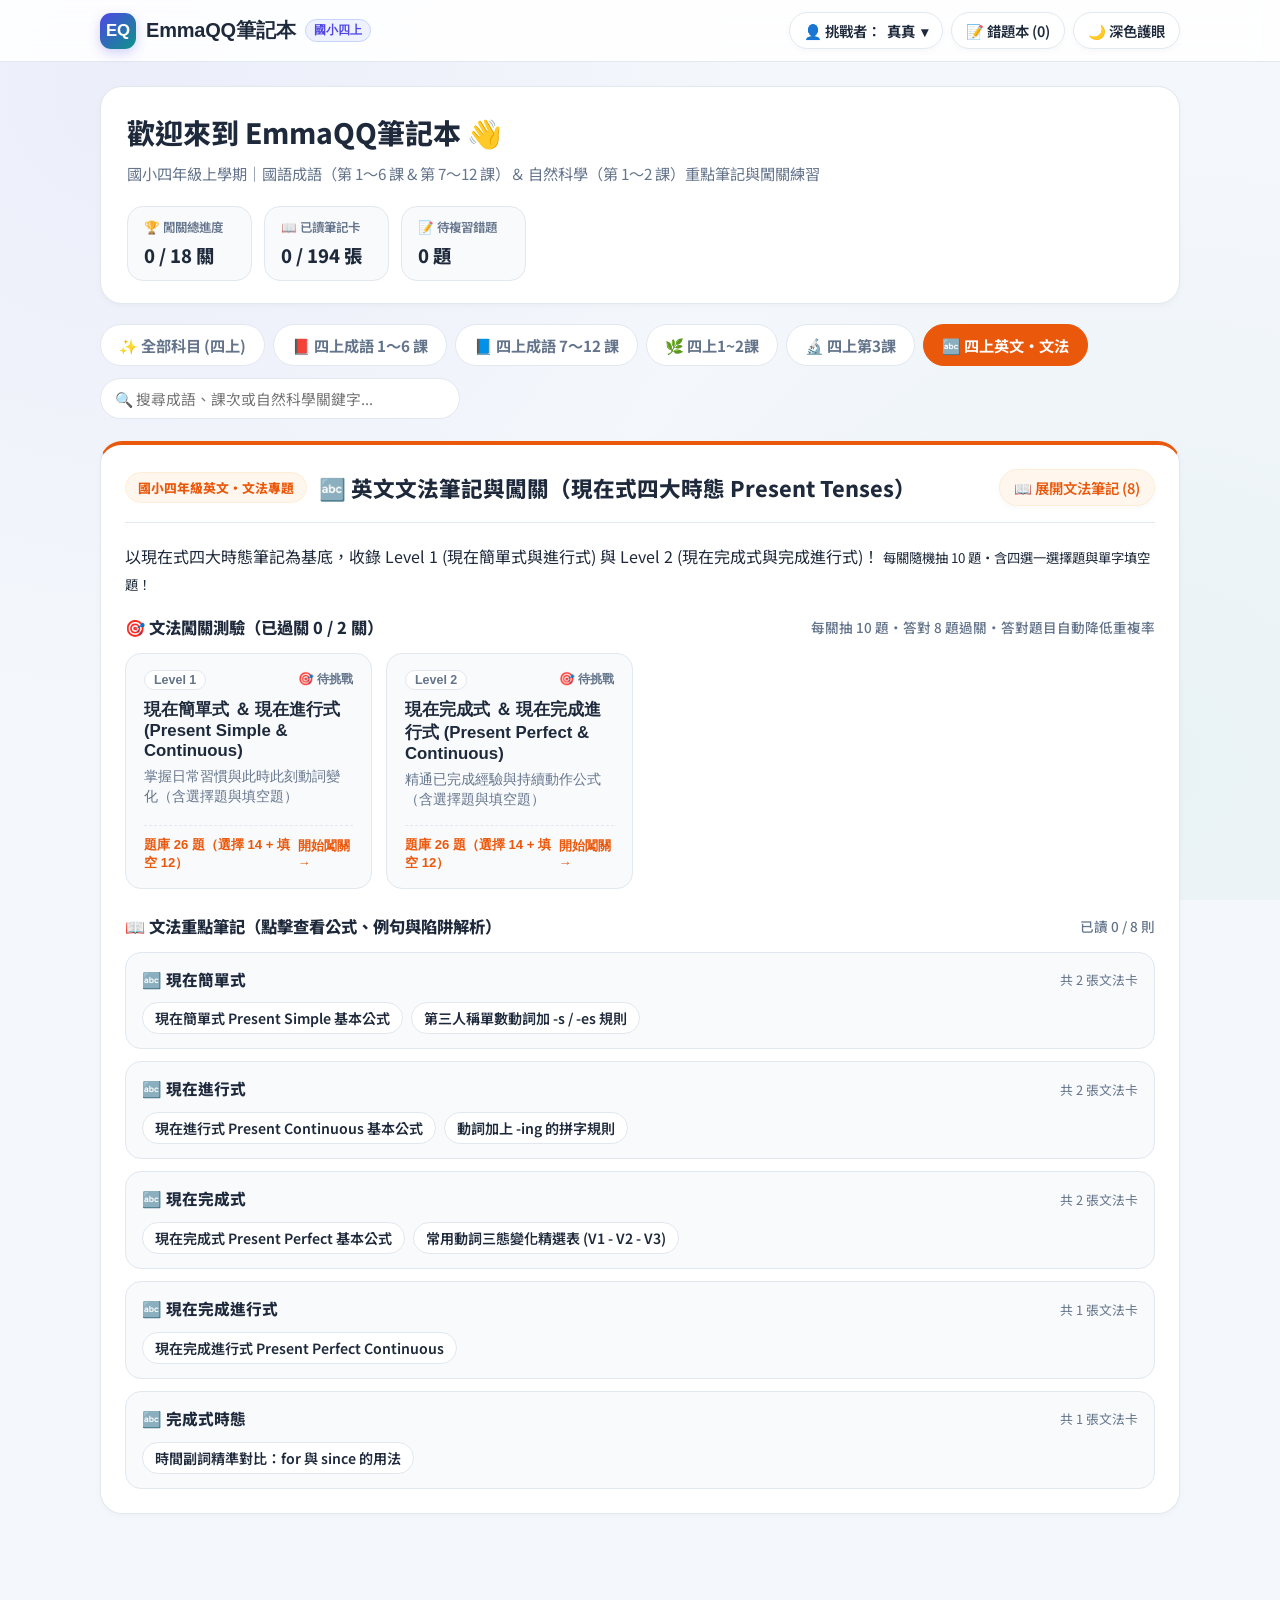
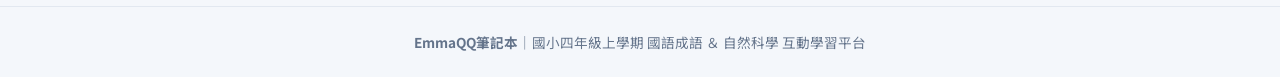
==== english.html @ 00bf85f9 "新增四上英文單元・文法專題（現在式四大時態 Present Tenses，2關共52題含選擇與填空）" ====
<!doctype html>
<html lang="zh-Hant">
<head>
  <meta charset="utf-8">
  <meta name="viewport" content="width=device-width, initial-scale=1, viewport-fit=cover">
  <title>EmmaQQ筆記本：四上英文・文法專題（現在式四大時態）</title>
  <meta name="description" content="EmmaQQ筆記本：國小四年級英文文法專題（現在簡單式、現在進行式、現在完成式、現在完成進行式），含2大關卡測驗與填空挑戰。">
  <link rel="preconnect" href="https://fonts.googleapis.com">
  <link rel="preconnect" href="https://fonts.gstatic.com" crossorigin>
  <link rel="stylesheet" href="https://fonts.googleapis.com/css2?family=Noto+Sans+TC:wght@400;500;600;700;800;900&display=swap">
  <link rel="stylesheet" href="assets/css/style.css">
</head>
<body data-default-subj="english">
  <div id="topbar-root"></div>
  <main class="main-wrap" id="app-root"></main>
  <footer class="site-footer">
    <div><b>EmmaQQ筆記本</b>｜國小四年級上學期 國語成語 ＆ 自然科學 互動學習平台</div>
  </footer>

  <script src="game_data.js"></script>
  <script src="game_data_7_12.js"></script>
  <script src="science_game_data.js"></script>
  <script src="science_game_data_3.js"></script>
  <script src="english_game_data.js"></script>
  <script src="assets/js/app.js"></script>
</body>
</html>
---- assets/css/style.css ----
/* ==========================================================================
   EmmaQQ筆記本 (Elementary_game) — 清新現代圓潤卡片風 UI/UX 樣式表
   支援：淺色模式 (預設) / 深色護眼模式 / 響應式行動排版 / A4 榮譽證書列印
   ========================================================================== */

:root {
  --bg: #f4f7fb;
  --bg-accent-1: rgba(79, 70, 229, 0.05);
  --bg-accent-2: rgba(13, 148, 136, 0.05);
  --surface: #ffffff;
  --surface-2: #f8fafc;
  --surface-hover: #f1f5f9;
  --text: #1e293b;
  --text-soft: #64748b;
  --text-muted: #94a3b8;
  --border: #e2e8f0;
  --border-strong: #cbd5e1;

  /* 品牌與科目代表色 */
  --primary: #4f46e5;
  --primary-soft: #eef2ff;
  --primary-border: #c7d2fe;

  /* 四上國語成語：珊瑚玫瑰色系 */
  --idiom: #e11d48;
  --idiom-soft: #fff1f2;
  --idiom-border: #fecdd3;

  /* 四上國語成語 7~12 課：皇室藍系 */
  --idiom2: #2563eb;
  --idiom2-soft: #eff6ff;
  --idiom2-border: #bfdbfe;


  /* 四上自然科學：翠綠海洋色系 */
  --sci: #0d9488;
  --sci-soft: #f0fdfa;
  --sci-border: #99f6e4;
  --sci3: #7c3aed;
  --sci3-soft: #f5f3ff;
  --sci3-border: #ddd6fe;

  /* 四上英文文法：活力暖橘色系 */
  --eng: #ea580c;
  --eng-soft: #fff7ed;
  --eng-border: #ffedd5;

  /* 狀態色 */
  --ok: #16a34a;
  --ok-soft: #f0fdf4;
  --ok-border: #bbf7d0;
  --warn: #d97706;
  --warn-soft: #fffbeb;
  --warn-border: #fde68a;
  --bad: #dc2626;
  --bad-soft: #fef2f2;
  --bad-border: #fecaca;

  --shadow-sm: 0 2px 8px -2px rgba(15, 23, 42, 0.05);
  --shadow-md: 0 8px 24px -6px rgba(15, 23, 42, 0.08);
  --shadow-lg: 0 16px 36px -8px rgba(15, 23, 42, 0.12);
  --radius-sm: 10px;
  --radius-md: 16px;
  --radius-lg: 22px;

  --font-sans: "Noto Sans TC", "PingFang TC", "Microsoft JhengHei", -apple-system, BlinkMacSystemFont, sans-serif;
  color-scheme: light;
}

:root[data-theme="dark"] {
  --bg: #0f172a;
  --bg-accent-1: rgba(99, 102, 241, 0.08);
  --bg-accent-2: rgba(20, 184, 166, 0.07);
  --surface: #1e293b;
  --surface-2: #0f172a;
  --surface-hover: #334155;
  --text: #f1f5f9;
  --text-soft: #94a3b8;
  --text-muted: #64748b;
  --border: #334155;
  --border-strong: #475569;

  --primary: #818cf8;
  --primary-soft: rgba(99, 102, 241, 0.16);
  --primary-border: rgba(129, 140, 248, 0.35);

  --idiom: #fb7185;
  --idiom-soft: rgba(244, 63, 94, 0.15);
  --idiom-border: rgba(251, 113, 133, 0.35);

  --idiom2: #60a5fa;
  --idiom2-soft: rgba(37, 99, 235, 0.16);
  --idiom2-border: rgba(96, 165, 250, 0.35);


  --sci: #2dd4bf;
  --sci-soft: rgba(20, 184, 166, 0.15);
  --sci-border: rgba(45, 212, 191, 0.35);
  --sci3: #a78bfa;
  --sci3-soft: rgba(124, 58, 237, 0.16);
  --sci3-border: rgba(167, 139, 250, 0.35);

  --eng: #fb923c;
  --eng-soft: rgba(234, 88, 12, 0.16);
  --eng-border: rgba(251, 146, 60, 0.35);

  --ok: #4ade80;
  --ok-soft: rgba(34, 197, 94, 0.14);
  --ok-border: rgba(74, 222, 128, 0.35);
  --warn: #fbbf24;
  --warn-soft: rgba(245, 158, 11, 0.14);
  --warn-border: rgba(251, 191, 36, 0.35);
  --bad: #f87171;
  --bad-soft: rgba(239, 68, 68, 0.14);
  --bad-border: rgba(248, 113, 113, 0.35);

  --shadow-sm: 0 2px 8px -2px rgba(0, 0, 0, 0.35);
  --shadow-md: 0 8px 24px -6px rgba(0, 0, 0, 0.45);
  --shadow-lg: 0 16px 36px -8px rgba(0, 0, 0, 0.6);
  color-scheme: dark;
}

* {
  box-sizing: border-box;
}

html {
  scroll-behavior: smooth;
}

body {
  margin: 0;
  min-height: 100vh;
  display: flex;
  flex-direction: column;
  font-family: var(--font-sans);
  background-color: var(--bg);
  background-image:
    radial-gradient(circle at 10% 10%, var(--bg-accent-1) 0%, transparent 45%),
    radial-gradient(circle at 90% 85%, var(--bg-accent-2) 0%, transparent 45%);
  background-attachment: fixed;
  color: var(--text);
  line-height: 1.65;
  -webkit-font-smoothing: antialiased;
}

/* ==========================================================================
   頂部導覽列 (.topbar)
   ========================================================================== */
.topbar-wrap {
  position: sticky;
  top: 0;
  z-index: 50;
  background: color-mix(in srgb, var(--surface) 88%, transparent);
  backdrop-filter: blur(12px);
  -webkit-backdrop-filter: blur(12px);
  border-bottom: 1px solid var(--border);
}

.topbar {
  max-width: 1120px;
  margin: 0 auto;
  padding: 12px 20px;
  display: flex;
  align-items: center;
  justify-content: space-between;
  gap: 12px;
  flex-wrap: wrap;
}

.brand {
  display: inline-flex;
  align-items: center;
  gap: 10px;
  text-decoration: none;
  color: var(--text);
  font-weight: 800;
  font-size: 1.25rem;
  letter-spacing: -0.01em;
  cursor: pointer;
  border: none;
  background: none;
  padding: 0;
}

.brand-logo {
  width: 36px;
  height: 36px;
  border-radius: 11px;
  background: linear-gradient(135deg, var(--primary), #0d9488);
  color: #ffffff;
  display: grid;
  place-items: center;
  font-weight: 900;
  font-size: 1.05rem;
  box-shadow: 0 4px 12px rgba(79, 70, 229, 0.25);
}

.brand-sub {
  font-size: 0.78rem;
  font-weight: 600;
  padding: 2px 8px;
  border-radius: 999px;
  background: var(--primary-soft);
  color: var(--primary);
  border: 1px solid var(--primary-border);
}

.topbar-actions {
  display: flex;
  align-items: center;
  gap: 8px;
  flex-wrap: wrap;
}

/* 通用膠囊按鈕 (.pill-btn) */
.pill-btn {
  display: inline-flex;
  align-items: center;
  gap: 6px;
  padding: 7px 14px;
  border-radius: 999px;
  border: 1px solid var(--border);
  background: var(--surface);
  color: var(--text);
  font-family: inherit;
  font-size: 0.9rem;
  font-weight: 600;
  cursor: pointer;
  transition: all 0.18s ease;
  text-decoration: none;
  box-shadow: var(--shadow-sm);
}

.pill-btn:hover {
  border-color: var(--border-strong);
  background: var(--surface-hover);
  transform: translateY(-1px);
}

.pill-btn.primary {
  background: var(--primary);
  color: #ffffff;
  border-color: var(--primary);
}

.pill-btn.primary:hover {
  opacity: 0.92;
}

.pill-btn.idiom-btn {
  background: var(--idiom-soft);
  color: var(--idiom);
  border-color: var(--idiom-border);
}

.pill-btn.sci-btn {
  background: var(--sci-soft);
  color: var(--sci);
  border-color: var(--sci-border);
}

.pill-btn.warn-btn {
  background: var(--warn-soft);
  color: var(--warn);
  border-color: var(--warn-border);
}

.badge-count {
  display: inline-flex;
  align-items: center;
  justify-content: center;
  min-width: 20px;
  height: 20px;
  padding: 0 6px;
  border-radius: 999px;
  font-size: 0.75rem;
  font-weight: 700;
  background: var(--bad);
  color: #ffffff;
}

/* ==========================================================================
   主容器與首頁簡潔導覽 (#app)
   ========================================================================== */
.main-wrap {
  width: 100%;
  max-width: 1120px;
  margin: 0 auto;
  padding: 24px 20px 64px;
  flex: 1;
}

/* 頂部歡迎與快速狀態橫幅 */
.hero-box {
  background: var(--surface);
  border: 1px solid var(--border);
  border-radius: var(--radius-lg);
  padding: 22px 26px;
  box-shadow: var(--shadow-sm);
  margin-bottom: 20px;
  display: flex;
  align-items: center;
  justify-content: space-between;
  gap: 20px;
  flex-wrap: wrap;
}

.hero-info h1 {
  margin: 0 0 6px;
  font-size: clamp(1.35rem, 3vw, 1.75rem);
  font-weight: 800;
  color: var(--text);
}

.hero-info p {
  margin: 0;
  color: var(--text-soft);
  font-size: 0.95rem;
}

.hero-stats {
  display: flex;
  gap: 12px;
  flex-wrap: wrap;
}

.stat-chip {
  padding: 10px 16px;
  border-radius: var(--radius-md);
  background: var(--surface-2);
  border: 1px solid var(--border);
  display: flex;
  flex-direction: column;
  min-width: 125px;
}

.stat-chip small {
  font-size: 0.78rem;
  color: var(--text-soft);
  font-weight: 600;
}

.stat-chip b {
  font-size: 1.15rem;
  font-weight: 800;
  margin-top: 2px;
}

/* 上次練習記憶列 (.resume-bar) */
.resume-bar {
  display: flex;
  align-items: center;
  justify-content: space-between;
  gap: 12px;
  flex-wrap: wrap;
  padding: 12px 18px;
  margin-bottom: 20px;
  border-radius: var(--radius-md);
  background: var(--primary-soft);
  border: 1px solid var(--primary-border);
  color: var(--text);
  font-size: 0.92rem;
}

/* 科目分頁與搜尋工具列 (.filter-bar) */
.filter-bar {
  display: flex;
  align-items: center;
  justify-content: space-between;
  gap: 12px;
  flex-wrap: wrap;
  margin-bottom: 22px;
}

.subject-tabs {
  display: flex;
  gap: 8px;
  flex-wrap: wrap;
}

.tab-btn {
  padding: 9px 18px;
  border-radius: 999px;
  border: 1.5px solid var(--border);
  background: var(--surface);
  color: var(--text-soft);
  font-family: inherit;
  font-size: 0.95rem;
  font-weight: 700;
  cursor: pointer;
  transition: all 0.18s ease;
}

.tab-btn:hover {
  color: var(--text);
  border-color: var(--border-strong);
}

.tab-btn.active {
  background: var(--text);
  color: var(--surface);
  border-color: var(--text);
}

.tab-btn.active[data-subj="idiom"] {
  background: var(--idiom);
  border-color: var(--idiom);
  color: #ffffff;
}

.tab-btn.active[data-subj="science"] {
  background: var(--sci);
  border-color: var(--sci);
  color: #ffffff;
}

.search-box {
  position: relative;
  flex: 1;
  min-width: 240px;
  max-width: 360px;
}

.search-box input {
  width: 100%;
  padding: 9px 34px 9px 14px;
  border-radius: 999px;
  border: 1.5px solid var(--border);
  background: var(--surface);
  color: var(--text);
  font-family: inherit;
  font-size: 0.92rem;
  outline: none;
  transition: border-color 0.18s;
}

.search-box input:focus {
  border-color: var(--primary);
}

.search-clear {
  position: absolute;
  right: 10px;
  top: 50%;
  transform: translateY(-50%);
  border: none;
  background: none;
  color: var(--text-soft);
  cursor: pointer;
  font-size: 1rem;
  padding: 2px 6px;
}

/* ==========================================================================
   科目區塊卡片 (.subject-section)
   ========================================================================== */
.subject-section {
  background: var(--surface);
  border: 1px solid var(--border);
  border-radius: var(--radius-lg);
  padding: 24px;
  margin-bottom: 28px;
  box-shadow: var(--shadow-sm);
}

.subject-section.idiom-sec {
  border-top: 4px solid var(--idiom);
}

.subject-section.sci-sec {
  border-top: 4px solid var(--sci);
}

.sec-header {
  display: flex;
  align-items: center;
  justify-content: space-between;
  gap: 12px;
  flex-wrap: wrap;
  padding-bottom: 16px;
  margin-bottom: 20px;
  border-bottom: 1px solid var(--border);
}

.sec-title-group {
  display: flex;
  align-items: center;
  gap: 12px;
  flex-wrap: wrap;
}

.sec-badge {
  padding: 4px 12px;
  border-radius: 999px;
  font-size: 0.8rem;
  font-weight: 800;
}

.sec-badge.idiom {
  background: var(--idiom-soft);
  color: var(--idiom);
  border: 1px solid var(--idiom-border);
}

.sec-badge.sci {
  background: var(--sci-soft);
  color: var(--sci);
  border: 1px solid var(--sci-border);
}

.sec-title-group h2 {
  margin: 0;
  font-size: 1.35rem;
  font-weight: 800;
}

.sub-block-title {
  display: flex;
  align-items: center;
  justify-content: space-between;
  gap: 8px;
  margin: 18px 0 12px;
  font-size: 1.02rem;
  font-weight: 800;
  color: var(--text);
}

.sub-block-title small {
  font-weight: 500;
  color: var(--text-soft);
  font-size: 0.85rem;
}

/* 闖關測驗卡片網格 (.levels-grid) */
.levels-grid {
  display: grid;
  grid-template-columns: repeat(auto-fill, minmax(240px, 1fr));
  gap: 14px;
  margin-bottom: 24px;
}

.level-card {
  display: flex;
  flex-direction: column;
  justify-content: space-between;
  padding: 16px 18px;
  border-radius: var(--radius-md);
  border: 1.5px solid var(--border);
  background: var(--surface-2);
  cursor: pointer;
  transition: all 0.18s ease;
  text-align: left;
}

.level-card:hover {
  transform: translateY(-2px);
  box-shadow: var(--shadow-md);
  border-color: var(--border-strong);
  background: var(--surface);
}

.level-card.passed {
  border-color: var(--ok-border);
  background: color-mix(in srgb, var(--ok-soft) 45%, var(--surface));
}

.level-top {
  display: flex;
  align-items: center;
  justify-content: space-between;
  gap: 8px;
  margin-bottom: 8px;
}

.level-tag {
  font-size: 0.78rem;
  font-weight: 800;
  padding: 2px 9px;
  border-radius: 999px;
  background: var(--surface);
  border: 1px solid var(--border);
  color: var(--text-soft);
}

.level-status {
  font-size: 0.78rem;
  font-weight: 700;
  color: var(--text-soft);
}

.level-card.passed .level-status {
  color: var(--ok);
}

.level-card h3 {
  margin: 0 0 6px;
  font-size: 1.05rem;
  font-weight: 800;
  color: var(--text);
}

.level-card p {
  margin: 0 0 14px;
  font-size: 0.85rem;
  color: var(--text-soft);
  line-height: 1.5;
}

.level-foot {
  display: flex;
  align-items: center;
  justify-content: space-between;
  font-size: 0.82rem;
  font-weight: 700;
  padding-top: 10px;
  border-top: 1px dashed var(--border);
  color: var(--primary);
}

.idiom-sec .level-foot {
  color: var(--idiom);
}

.sci-sec .level-foot {
  color: var(--sci);
}

/* 章節與小節筆記目錄清單 (借鏡參考網站之清爽章節列表 UX) */
.chapter-list {
  display: flex;
  flex-direction: column;
  gap: 12px;
}

.chapter-row {
  padding: 14px 16px;
  border-radius: var(--radius-md);
  border: 1px solid var(--border);
  background: var(--surface-2);
}

.chapter-head {
  display: flex;
  align-items: center;
  justify-content: space-between;
  gap: 10px;
  margin-bottom: 10px;
  flex-wrap: wrap;
}

.chapter-head b {
  font-size: 0.98rem;
  font-weight: 800;
  color: var(--text);
}

.chapter-head span {
  font-size: 0.8rem;
  color: var(--text-soft);
}

.item-pills {
  display: flex;
  flex-wrap: wrap;
  gap: 8px;
}

.item-pill {
  display: inline-flex;
  align-items: center;
  gap: 6px;
  padding: 5px 12px;
  border-radius: 999px;
  border: 1px solid var(--border);
  background: var(--surface);
  color: var(--text);
  font-family: inherit;
  font-size: 0.88rem;
  font-weight: 600;
  cursor: pointer;
  transition: all 0.15s ease;
}

.item-pill:hover {
  border-color: var(--primary);
  color: var(--primary);
  transform: translateY(-1px);
}

.item-pill.seen::after {
  content: "✓";
  display: inline-block;
  font-size: 0.75rem;
  font-weight: 900;
  color: var(--ok);
}

/* ==========================================================================
   圖鑑筆記溫習視圖 (#view-study)
   ========================================================================== */
.view-header {
  display: flex;
  align-items: center;
  justify-content: space-between;
  gap: 12px;
  flex-wrap: wrap;
  margin-bottom: 20px;
}

.study-filter-pills {
  display: flex;
  gap: 8px;
  flex-wrap: wrap;
  margin-bottom: 18px;
}

.study-cards-grid {
  display: grid;
  grid-template-columns: repeat(auto-fill, minmax(320px, 1fr));
  gap: 16px;
}

.study-card {
  background: var(--surface);
  border: 1.5px solid var(--border);
  border-radius: var(--radius-md);
  padding: 20px;
  box-shadow: var(--shadow-sm);
  display: flex;
  flex-direction: column;
  gap: 10px;
  scroll-margin-top: 90px;
  transition: border-color 0.2s, box-shadow 0.2s;
}

.study-card.highlight-focus {
  border-color: var(--primary);
  box-shadow: 0 0 0 3px var(--primary-soft), var(--shadow-md);
}

.study-card-top {
  display: flex;
  align-items: center;
  justify-content: space-between;
  gap: 8px;
}

.study-card h3 {
  margin: 0;
  font-size: 1.25rem;
  font-weight: 800;
}

.zhuyin-text {
  font-size: 0.88rem;
  color: var(--text-soft);
  font-weight: 600;
}

.study-box {
  padding: 10px 14px;
  border-radius: var(--radius-sm);
  background: var(--surface-2);
  border: 1px solid var(--border);
  font-size: 0.92rem;
}

.study-box b {
  display: block;
  font-size: 0.8rem;
  color: var(--text-soft);
  margin-bottom: 3px;
}

.study-tip {
  padding: 10px 14px;
  border-radius: var(--radius-sm);
  background: var(--warn-soft);
  border: 1px solid var(--warn-border);
  font-size: 0.88rem;
  color: var(--text);
}

.syn-ant-row {
  display: flex;
  flex-wrap: wrap;
  gap: 8px;
  font-size: 0.84rem;
}

.syn-chip {
  padding: 3px 10px;
  border-radius: 999px;
  background: var(--ok-soft);
  color: var(--ok);
  border: 1px solid var(--ok-border);
  font-weight: 600;
}

.ant-chip {
  padding: 3px 10px;
  border-radius: 999px;
  background: var(--bad-soft);
  color: var(--bad);
  border: 1px solid var(--bad-border);
  font-weight: 600;
}

/* ==========================================================================
   闖關測驗視圖 (#view-quiz)
   ========================================================================== */
.quiz-container {
  max-width: 780px;
  margin: 0 auto;
}

.quiz-card {
  background: var(--surface);
  border: 1px solid var(--border);
  border-radius: var(--radius-lg);
  padding: 26px;
  box-shadow: var(--shadow-md);
}

.quiz-prog-row {
  display: flex;
  align-items: center;
  justify-content: space-between;
  gap: 12px;
  flex-wrap: wrap;
  margin-bottom: 10px;
  font-size: 0.9rem;
  font-weight: 700;
  color: var(--text-soft);
}

.quiz-prog-bar {
  width: 100%;
  height: 10px;
  border-radius: 999px;
  background: var(--surface-2);
  border: 1px solid var(--border);
  overflow: hidden;
  margin-bottom: 20px;
}

.quiz-prog-fill {
  height: 100%;
  background: linear-gradient(90deg, var(--primary), #0d9488);
  border-radius: 999px;
  transition: width 0.3s ease;
}

.quiz-meta-row {
  display: flex;
  align-items: center;
  justify-content: space-between;
  gap: 10px;
  flex-wrap: wrap;
  margin-bottom: 14px;
}

/* 勾選題（複選題）專用無數量提示橫幅 */
.multi-notice {
  padding: 10px 14px;
  border-radius: var(--radius-sm);
  background: var(--warn-soft);
  border: 1.5px solid var(--warn-border);
  color: var(--text);
  font-size: 0.92rem;
  font-weight: 700;
  margin-bottom: 14px;
  display: flex;
  align-items: center;
  gap: 8px;
}

.quiz-prompt {
  font-size: clamp(1.12rem, 2.4vw, 1.32rem);
  font-weight: 800;
  color: var(--text);
  line-height: 1.65;
  margin: 0 0 20px;
}

.hint-box {
  padding: 12px 16px;
  border-radius: var(--radius-sm);
  background: var(--warn-soft);
  border: 1px dashed var(--warn);
  color: var(--text);
  font-size: 0.92rem;
  margin-bottom: 18px;
}

.options-list {
  display: grid;
  grid-template-columns: 1fr;
  gap: 12px;
}

.opt-btn {
  width: 100%;
  display: flex;
  align-items: center;
  gap: 12px;
  padding: 14px 18px;
  border-radius: var(--radius-md);
  border: 2px solid var(--border);
  background: var(--surface-2);
  color: var(--text);
  font-family: inherit;
  font-size: 1rem;
  font-weight: 600;
  text-align: left;
  cursor: pointer;
  transition: all 0.16s ease;
}

.opt-btn:hover:not(:disabled) {
  border-color: var(--primary);
  background: var(--surface);
  transform: translateY(-1px);
}

.opt-key {
  width: 30px;
  height: 30px;
  border-radius: 8px;
  background: var(--surface);
  border: 1.5px solid var(--border-strong);
  display: grid;
  place-items: center;
  font-size: 0.88rem;
  font-weight: 800;
  flex-shrink: 0;
}

.opt-chk {
  width: 24px;
  height: 24px;
  border-radius: 6px;
  border: 2px solid var(--border-strong);
  background: var(--surface);
  display: grid;
  place-items: center;
  font-size: 0.9rem;
  font-weight: 900;
  color: transparent;
  flex-shrink: 0;
}

.opt-btn.selected {
  border-color: var(--primary);
  background: var(--primary-soft);
}

.opt-btn.selected .opt-chk {
  background: var(--primary);
  border-color: var(--primary);
  color: #ffffff;
}

.opt-btn.correct {
  border-color: var(--ok) !important;
  background: var(--ok-soft) !important;
}

.opt-btn.correct .opt-key,
.opt-btn.correct .opt-chk {
  background: var(--ok) !important;
  border-color: var(--ok) !important;
  color: #ffffff !important;
}

.opt-btn.wrong {
  border-color: var(--bad) !important;
  background: var(--bad-soft) !important;
}

.opt-btn.wrong .opt-key,
.opt-btn.wrong .opt-chk {
  background: var(--bad) !important;
  border-color: var(--bad) !important;
  color: #ffffff !important;
}

.opt-btn.missed {
  border: 2px dashed var(--ok) !important;
  background: var(--ok-soft) !important;
}

.multi-submit-btn {
  margin-top: 16px;
  width: 100%;
  padding: 14px 20px;
  border-radius: var(--radius-md);
  border: none;
  background: var(--primary);
  color: #ffffff;
  font-family: inherit;
  font-size: 1.02rem;
  font-weight: 800;
  cursor: pointer;
  transition: opacity 0.18s;
}

.multi-submit-btn:disabled {
  opacity: 0.45;
  cursor: not-allowed;
}

/* 作答後回饋解析卡 (.feedback-card) */
.feedback-card {
  margin-top: 22px;
  padding: 20px;
  border-radius: var(--radius-md);
  border: 2px solid var(--border);
  background: var(--surface-2);
}

.feedback-card.ok {
  border-color: var(--ok);
  background: var(--ok-soft);
}

.feedback-card.bad {
  border-color: var(--bad);
  background: var(--bad-soft);
}

.feedback-title {
  font-size: 1.12rem;
  font-weight: 800;
  margin: 0 0 8px;
}

.feedback-detail {
  background: var(--surface);
  border: 1px solid var(--border);
  border-radius: var(--radius-sm);
  padding: 14px;
  margin: 12px 0 16px;
  font-size: 0.92rem;
}

.next-btn {
  width: 100%;
  padding: 13px 20px;
  border-radius: var(--radius-md);
  border: none;
  background: var(--text);
  color: var(--surface);
  font-family: inherit;
  font-size: 1rem;
  font-weight: 800;
  cursor: pointer;
}

/* ==========================================================================
   彈出視窗：玩家切換 Modal 與 A4 榮譽證書
   ========================================================================== */
.modal-backdrop {
  position: fixed;
  inset: 0;
  z-index: 100;
  background: rgba(15, 23, 42, 0.55);
  backdrop-filter: blur(4px);
  display: grid;
  place-items: center;
  padding: 20px;
}

.modal-backdrop[hidden] {
  display: none !important;
}

.modal-card {
  width: min(480px, 100%);
  max-height: 88vh;
  overflow-y: auto;
  background: var(--surface);
  border: 1px solid var(--border);
  border-radius: var(--radius-lg);
  padding: 24px;
  box-shadow: var(--shadow-lg);
}

.player-list {
  display: flex;
  flex-direction: column;
  gap: 8px;
  margin: 14px 0;
}

.player-item {
  display: flex;
  align-items: center;
  justify-content: space-between;
  padding: 10px 14px;
  border-radius: var(--radius-sm);
  border: 1.5px solid var(--border);
  background: var(--surface-2);
}

.player-item.active {
  border-color: var(--primary);
  background: var(--primary-soft);
}

/* 頁尾 */
.site-footer {
  text-align: center;
  padding: 24px 20px;
  border-top: 1px solid var(--border);
  color: var(--text-soft);
  font-size: 0.85rem;
}

/* 榮譽證書列印樣式 */
.cert-box {
  border: 6px double var(--warn);
  border-radius: var(--radius-lg);
  padding: 36px 28px;
  background: #fffdf9;
  color: #1e293b;
  text-align: center;
  max-width: 720px;
  margin: 20px auto;
}

@media print {
  .topbar-wrap,
  .site-footer,
  .no-print {
    display: none !important;
  }
  body {
    background: #ffffff !important;
  }
  .cert-box {
    box-shadow: none !important;
    margin: 0 auto !important;
  }
}

@media (max-width: 640px) {
  .hero-box {
    padding: 18px;
  }
  .subject-section {
    padding: 18px;
  }
  .quiz-card {
    padding: 18px;
  }
}


/* 7~12課成語樣式 */
.pill-btn.idiom2-btn {
  background: var(--idiom2-soft);
  color: var(--idiom2);
  border-color: var(--idiom2-border);
}

.tab-btn.active[data-subj="idiom_7_12"] {
  background: var(--idiom2);
  border-color: var(--idiom2);
  color: #ffffff;
}

.subject-section.idiom2-sec {
  border-top: 4px solid var(--idiom2);
}

.sec-badge.idiom2 {
  background: var(--idiom2-soft);
  color: var(--idiom2);
  border: 1px solid var(--idiom2-border);
}

.idiom2-sec .level-foot {
  color: var(--idiom2);
}

/* 四上第3課：聲音與光現象 (紫色系) */
.pill-btn.sci3-btn {
  background: var(--sci3-soft);
  color: var(--sci3);
  border-color: var(--sci3-border);
}

.tab-btn.active[data-subj="science_3"] {
  background: var(--sci3);
  border-color: var(--sci3);
  color: #ffffff;
}

.subject-section.sci3-sec {
  border-top: 4px solid var(--sci3);
}

.sec-badge.sci3 {
  background: var(--sci3-soft);
  color: var(--sci3);
  border: 1px solid var(--sci3-border);
}

.sci3-sec .level-foot {
  color: var(--sci3);
}

/* 四上英文文法：活力暖橘色系 */
.pill-btn.eng-btn {
  background: var(--eng-soft);
  color: var(--eng);
  border-color: var(--eng-border);
}

.tab-btn.active[data-subj="english"] {
  background: var(--eng);
  border-color: var(--eng);
  color: #ffffff;
}

.subject-section.eng-sec {
  border-top: 4px solid var(--eng);
}

.sec-badge.eng {
  background: var(--eng-soft);
  color: var(--eng);
  border: 1px solid var(--eng-border);
}

.eng-sec .level-foot {
  color: var(--eng);
}

/* 填空題專屬互動輸入區 */
.fill-container {
  margin: 1.5rem 0 1rem;
  padding: 1.25rem;
  background: var(--card-bg);
  border: 2px dashed var(--eng-border);
  border-radius: var(--radius);
  display: flex;
  flex-direction: column;
  gap: 12px;
}

.fill-input-row {
  display: flex;
  gap: 10px;
  align-items: center;
  flex-wrap: wrap;
}

.fill-text-input {
  flex: 1;
  min-width: 220px;
  padding: 12px 16px;
  font-size: 1.15rem;
  font-weight: 700;
  font-family: inherit;
  border: 2px solid var(--border);
  border-radius: var(--radius-sm);
  background: var(--bg);
  color: var(--text);
  outline: none;
  transition: all 0.2s ease;
}

.fill-text-input:focus {
  border-color: var(--eng);
  box-shadow: 0 0 0 4px var(--eng-soft);
}

.fill-submit-btn {
  padding: 12px 24px;
  font-size: 1.05rem;
  font-weight: 800;
  background: var(--eng);
  color: #ffffff;
  border: none;
  border-radius: var(--radius-sm);
  cursor: pointer;
  transition: all 0.2s ease;
}

.fill-submit-btn:hover {
  filter: brightness(1.1);
  transform: translateY(-1px);
}

.fill-submit-btn:active {
  transform: translateY(1px);
}
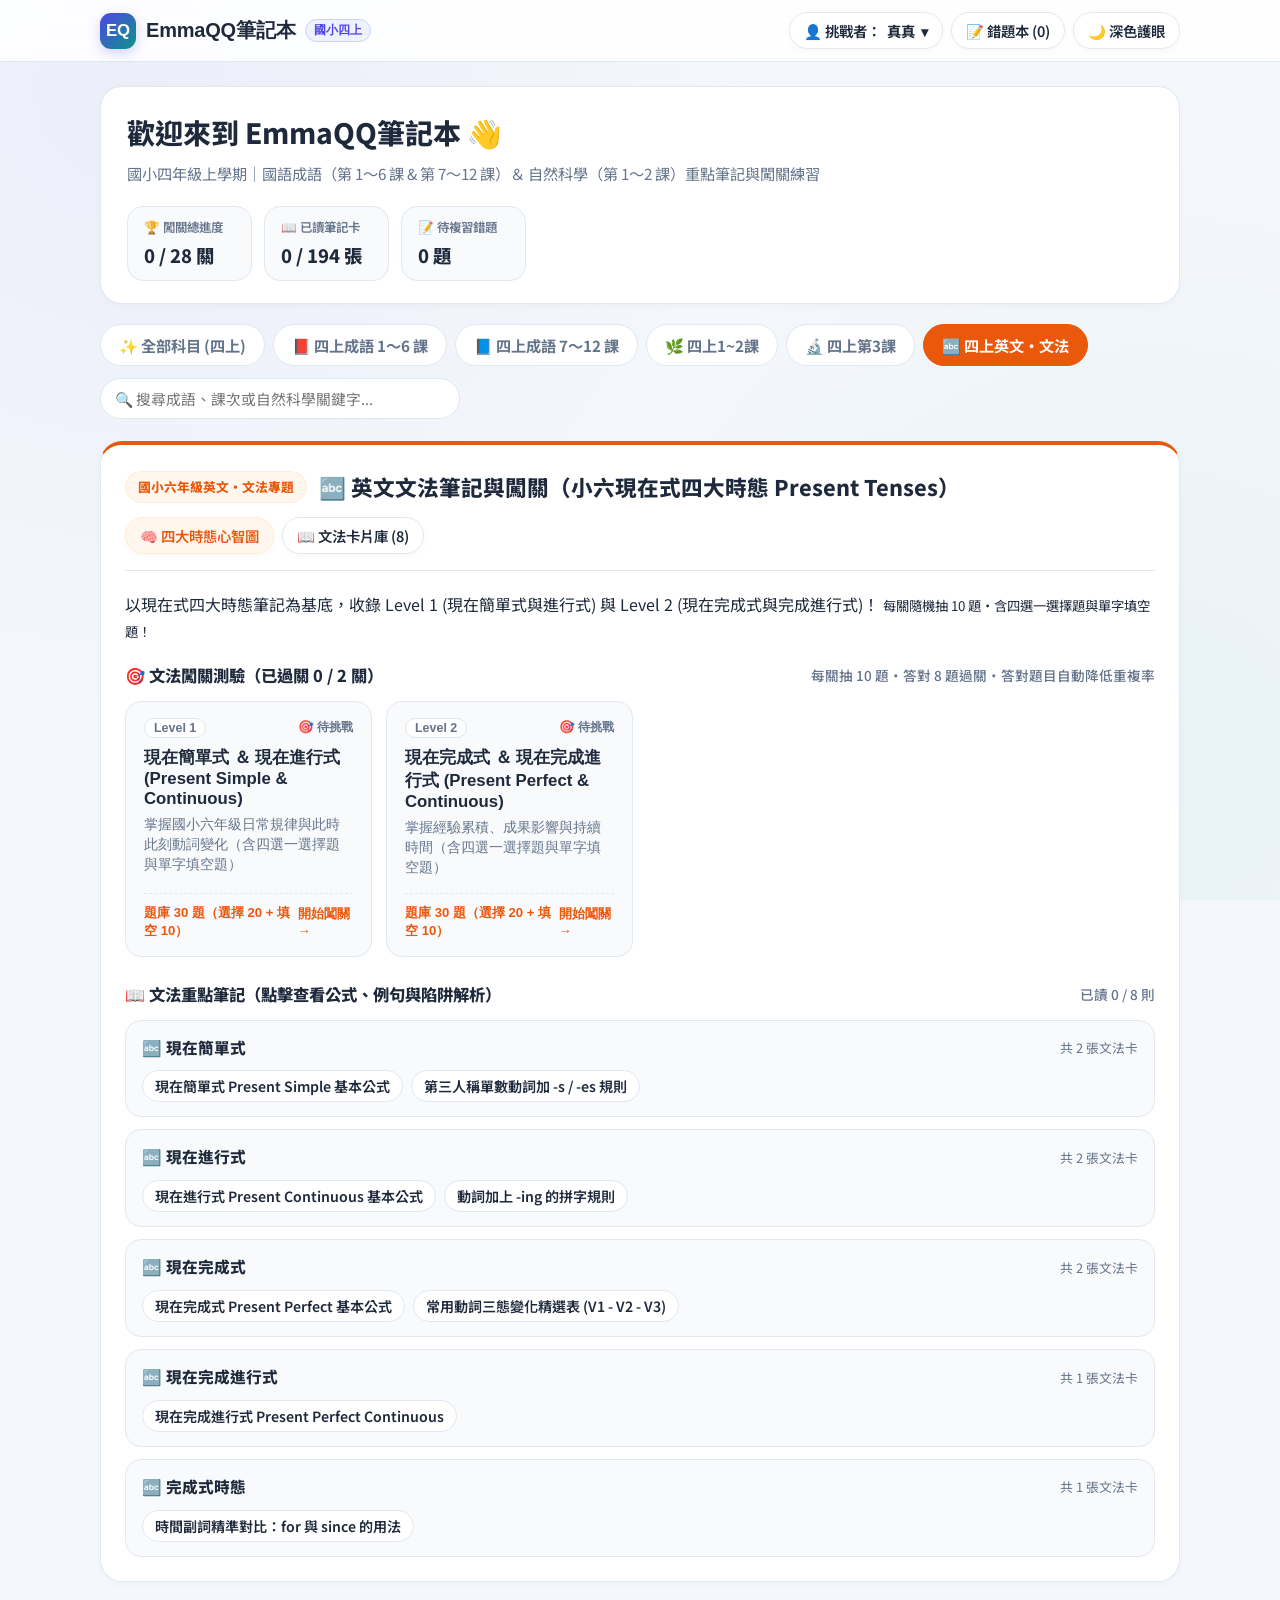
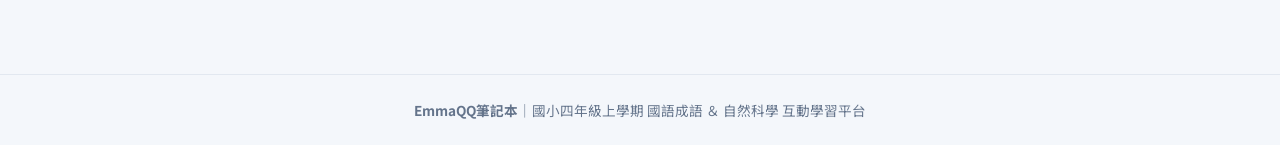
==== commit 3cd72638: "修復英文闖關抽題科目分支錯誤並升級小學六年級英文文法題庫共60題" ====
--- a/english.html
+++ b/english.html
@@ -3,8 +3,8 @@
 <head>
   <meta charset="utf-8">
   <meta name="viewport" content="width=device-width, initial-scale=1, viewport-fit=cover">
-  <title>EmmaQQ筆記本：四上英文・文法專題（現在式四大時態）</title>
-  <meta name="description" content="EmmaQQ筆記本：國小四年級英文文法專題（現在簡單式、現在進行式、現在完成式、現在完成進行式），含2大關卡測驗與填空挑戰。">
+  <title>EmmaQQ筆記本：國小六年級 英文文法專題（現在式四大時態）</title>
+  <meta name="description" content="EmmaQQ筆記本：國小六年級英文文法專題（現在簡單式、現在進行式、現在完成式、現在完成進行式），含2大關卡測驗與填空挑戰。">
   <link rel="preconnect" href="https://fonts.googleapis.com">
   <link rel="preconnect" href="https://fonts.gstatic.com" crossorigin>
   <link rel="stylesheet" href="https://fonts.googleapis.com/css2?family=Noto+Sans+TC:wght@400;500;600;700;800;900&display=swap">
--- a/assets/css/style.css
+++ b/assets/css/style.css
@@ -1300,3 +1300,418 @@
 }
 
 
+
+
+/* ==========================================================================
+   英文文法心智圖 (Present Tenses Mind Map) 樣式
+   ========================================================================== */
+
+.eng-mode-toggle-bar {
+  display: flex;
+  gap: 12px;
+  margin: 1.25rem 0 1.5rem;
+  background: var(--surface);
+  padding: 8px;
+  border-radius: var(--radius);
+  border: 1px solid var(--border);
+  box-shadow: 0 2px 8px rgba(0, 0, 0, 0.04);
+}
+
+.eng-mode-toggle-bar .tab-btn {
+  flex: 1;
+  text-align: center;
+  padding: 12px 18px;
+  font-size: 1.05rem;
+  font-weight: 700;
+  border-radius: var(--radius-sm);
+  border: 1px solid transparent;
+  background: transparent;
+  color: var(--text-soft);
+  cursor: pointer;
+  transition: all 0.2s ease;
+}
+
+.eng-mode-toggle-bar .tab-btn:hover {
+  background: var(--surface-hover);
+  color: var(--text);
+}
+
+.eng-mode-toggle-bar .tab-btn.active {
+  background: var(--eng);
+  color: #ffffff;
+  box-shadow: 0 4px 12px rgba(234, 88, 12, 0.25);
+}
+
+/* 核心樹根 Hub */
+.mindmap-root-card {
+  background: linear-gradient(135deg, #fff7ed 0%, #ffedd5 100%);
+  border: 2px solid #fdba74;
+  border-radius: var(--radius);
+  padding: 1.5rem;
+  margin-bottom: 1.5rem;
+  box-shadow: 0 4px 14px rgba(234, 88, 12, 0.1);
+  text-align: center;
+}
+
+[data-theme="dark"] .mindmap-root-card {
+  background: linear-gradient(135deg, #431407 0%, #291206 100%);
+  border-color: #9a3412;
+}
+
+.mindmap-root-title {
+  font-size: 1.5rem;
+  font-weight: 900;
+  color: var(--eng);
+  margin-bottom: 6px;
+}
+
+.mindmap-root-desc {
+  font-size: 0.98rem;
+  color: var(--text);
+  line-height: 1.6;
+  max-width: 800px;
+  margin: 0 auto;
+}
+
+.mindmap-quicknav {
+  display: flex;
+  flex-wrap: wrap;
+  gap: 8px;
+  justify-content: center;
+  margin-top: 1rem;
+}
+
+.mindmap-jump-pill {
+  padding: 6px 14px;
+  border-radius: 999px;
+  font-size: 0.85rem;
+  font-weight: 700;
+  border: 1px solid var(--border);
+  background: var(--surface);
+  color: var(--text);
+  cursor: pointer;
+  text-decoration: none;
+  transition: all 0.2s ease;
+}
+
+.mindmap-jump-pill:hover {
+  transform: translateY(-2px);
+  box-shadow: 0 3px 8px rgba(0, 0, 0, 0.08);
+  border-color: var(--eng);
+}
+
+/* 4大主幹分支 Card */
+.mindmap-branches {
+  display: flex;
+  flex-direction: column;
+  gap: 1.5rem;
+  margin-bottom: 2rem;
+}
+
+.mindmap-branch-card {
+  background: var(--surface);
+  border: 1px solid var(--border);
+  border-radius: var(--radius);
+  padding: 1.5rem;
+  box-shadow: 0 2px 10px rgba(0, 0, 0, 0.04);
+  position: relative;
+  border-left: 8px solid var(--eng);
+  transition: all 0.25s ease;
+}
+
+.mindmap-branch-card:hover {
+  box-shadow: 0 6px 18px rgba(0, 0, 0, 0.08);
+}
+
+.mindmap-branch-card.branch-simple {
+  border-left-color: #059669;
+}
+.mindmap-branch-card.branch-continuous {
+  border-left-color: #0284c7;
+}
+.mindmap-branch-card.branch-perfect {
+  border-left-color: #d97706;
+}
+.mindmap-branch-card.branch-perfect_cont {
+  border-left-color: #7c3aed;
+}
+
+.branch-header {
+  display: flex;
+  align-items: center;
+  justify-content: space-between;
+  flex-wrap: wrap;
+  gap: 10px;
+  margin-bottom: 1rem;
+  border-bottom: 1px dashed var(--border);
+  padding-bottom: 0.75rem;
+}
+
+.branch-title-wrap {
+  display: flex;
+  align-items: center;
+  gap: 10px;
+}
+
+.branch-num-badge {
+  display: inline-flex;
+  align-items: center;
+  justify-content: center;
+  width: 32px;
+  height: 32px;
+  border-radius: 50%;
+  color: #ffffff;
+  font-weight: 900;
+  font-size: 1.1rem;
+}
+
+.branch-simple .branch-num-badge { background: #059669; }
+.branch-continuous .branch-num-badge { background: #0284c7; }
+.branch-perfect .branch-num-badge { background: #d97706; }
+.branch-perfect_cont .branch-num-badge { background: #7c3aed; }
+
+.branch-title {
+  font-size: 1.25rem;
+  font-weight: 800;
+  margin: 0;
+  color: var(--text);
+}
+
+.branch-tagline {
+  padding: 4px 10px;
+  border-radius: 6px;
+  font-size: 0.82rem;
+  font-weight: 700;
+}
+
+.branch-simple .branch-tagline { background: #ecfdf5; color: #047857; }
+.branch-continuous .branch-tagline { background: #f0f9ff; color: #0369a1; }
+.branch-perfect .branch-tagline { background: #fffbeb; color: #b45309; }
+.branch-perfect_cont .branch-tagline { background: #f5f3ff; color: #6d28d9; }
+
+[data-theme="dark"] .branch-simple .branch-tagline { background: #064e3b; color: #a7f3d0; }
+[data-theme="dark"] .branch-continuous .branch-tagline { background: #0c4a6e; color: #bae6fd; }
+[data-theme="dark"] .branch-perfect .branch-tagline { background: #78350f; color: #fde68a; }
+[data-theme="dark"] .branch-perfect_cont .branch-tagline { background: #4c1d95; color: #ddd6fe; }
+
+/* 區塊內部內容 */
+.branch-body {
+  display: grid;
+  grid-template-columns: 1fr 1fr;
+  gap: 1.25rem;
+}
+
+@media (max-width: 860px) {
+  .branch-body {
+    grid-template-columns: 1fr;
+  }
+}
+
+.branch-box {
+  background: var(--surface-2);
+  border: 1px solid var(--border);
+  border-radius: var(--radius-sm);
+  padding: 1rem;
+}
+
+.branch-box-title {
+  font-size: 0.92rem;
+  font-weight: 800;
+  color: var(--text);
+  margin-bottom: 8px;
+  display: flex;
+  align-items: center;
+  gap: 6px;
+}
+
+.branch-formula-code {
+  background: var(--surface);
+  border: 1.5px solid var(--border-strong);
+  border-radius: 6px;
+  padding: 10px 14px;
+  font-family: inherit;
+  font-size: 0.98rem;
+  font-weight: 700;
+  color: var(--text);
+  line-height: 1.6;
+}
+
+.branch-keywords-wrap {
+  display: flex;
+  flex-wrap: wrap;
+  gap: 6px;
+  margin-top: 6px;
+}
+
+.keyword-chip {
+  background: var(--surface);
+  border: 1px solid var(--border);
+  padding: 4px 10px;
+  border-radius: 999px;
+  font-size: 0.85rem;
+  font-weight: 600;
+  color: var(--text);
+}
+
+/* 7 大主詞筆記經典例句清單 */
+.examples-grid {
+  display: flex;
+  flex-direction: column;
+  gap: 6px;
+  margin-top: 6px;
+}
+
+.example-row {
+  display: flex;
+  align-items: baseline;
+  gap: 10px;
+  padding: 6px 10px;
+  background: var(--surface);
+  border: 1px solid var(--border);
+  border-radius: 6px;
+}
+
+.example-subj-badge {
+  display: inline-block;
+  min-width: 44px;
+  text-align: center;
+  font-weight: 800;
+  font-size: 0.85rem;
+  padding: 2px 6px;
+  border-radius: 4px;
+  background: var(--surface-2);
+  color: var(--text-soft);
+  border: 1px solid var(--border);
+}
+
+.example-text {
+  font-weight: 700;
+  color: var(--text);
+  font-size: 0.95rem;
+}
+
+.example-zh {
+  font-size: 0.85rem;
+  color: var(--text-soft);
+  margin-left: auto;
+}
+
+@media (max-width: 600px) {
+  .example-row {
+    flex-direction: column;
+    gap: 4px;
+  }
+  .example-zh {
+    margin-left: 0;
+  }
+}
+
+.branch-trap-box {
+  grid-column: 1 / -1;
+  background: #fffbeb;
+  border: 1px solid #fde68a;
+  border-radius: var(--radius-sm);
+  padding: 12px 16px;
+  font-size: 0.92rem;
+  color: #92400e;
+  line-height: 1.6;
+}
+
+[data-theme="dark"] .branch-trap-box {
+  background: #451a03;
+  border-color: #78350f;
+  color: #fde68a;
+}
+
+/* 對比表格 Matrix */
+.mindmap-matrix-card {
+  background: var(--surface);
+  border: 1px solid var(--border);
+  border-radius: var(--radius);
+  padding: 1.5rem;
+  box-shadow: 0 2px 10px rgba(0, 0, 0, 0.04);
+  margin-bottom: 2rem;
+}
+
+.mindmap-matrix-table-wrap {
+  overflow-x: auto;
+  margin-top: 1rem;
+}
+
+.mindmap-matrix-table {
+  width: 100%;
+  border-collapse: collapse;
+  min-width: 700px;
+  font-size: 0.92rem;
+}
+
+.mindmap-matrix-table th {
+  background: var(--surface-2);
+  color: var(--text);
+  padding: 10px 12px;
+  font-weight: 800;
+  border: 1px solid var(--border);
+  text-align: left;
+}
+
+.mindmap-matrix-table td {
+  padding: 10px 12px;
+  border: 1px solid var(--border);
+  color: var(--text);
+  line-height: 1.5;
+}
+
+.mindmap-matrix-table tr:nth-child(even) td {
+  background: var(--surface-2);
+}
+
+/* for vs since 秘笈卡 */
+.mindmap-prep-card {
+  background: linear-gradient(135deg, #eef2ff 0%, #e0e7ff 100%);
+  border: 2px solid #a5b4fc;
+  border-radius: var(--radius);
+  padding: 1.5rem;
+  margin-bottom: 2rem;
+}
+
+[data-theme="dark"] .mindmap-prep-card {
+  background: linear-gradient(135deg, #1e1b4b 0%, #312e81 100%);
+  border-color: #4338ca;
+}
+
+.prep-grid {
+  display: grid;
+  grid-template-columns: 1fr 1fr;
+  gap: 1rem;
+  margin: 1rem 0;
+}
+
+@media (max-width: 700px) {
+  .prep-grid {
+    grid-template-columns: 1fr;
+  }
+}
+
+.prep-item {
+  background: var(--surface);
+  border: 1px solid var(--border);
+  border-radius: var(--radius-sm);
+  padding: 1rem;
+}
+
+.prep-item h4 {
+  margin: 0 0 6px;
+  font-size: 1.05rem;
+  color: var(--primary);
+}
+
+.prep-mnemonic-banner {
+  background: var(--surface);
+  border: 2px dashed var(--primary);
+  border-radius: var(--radius-sm);
+  padding: 10px 16px;
+  font-size: 1.05rem;
+  font-weight: 800;
+  text-align: center;
+  color: var(--primary);
+}
